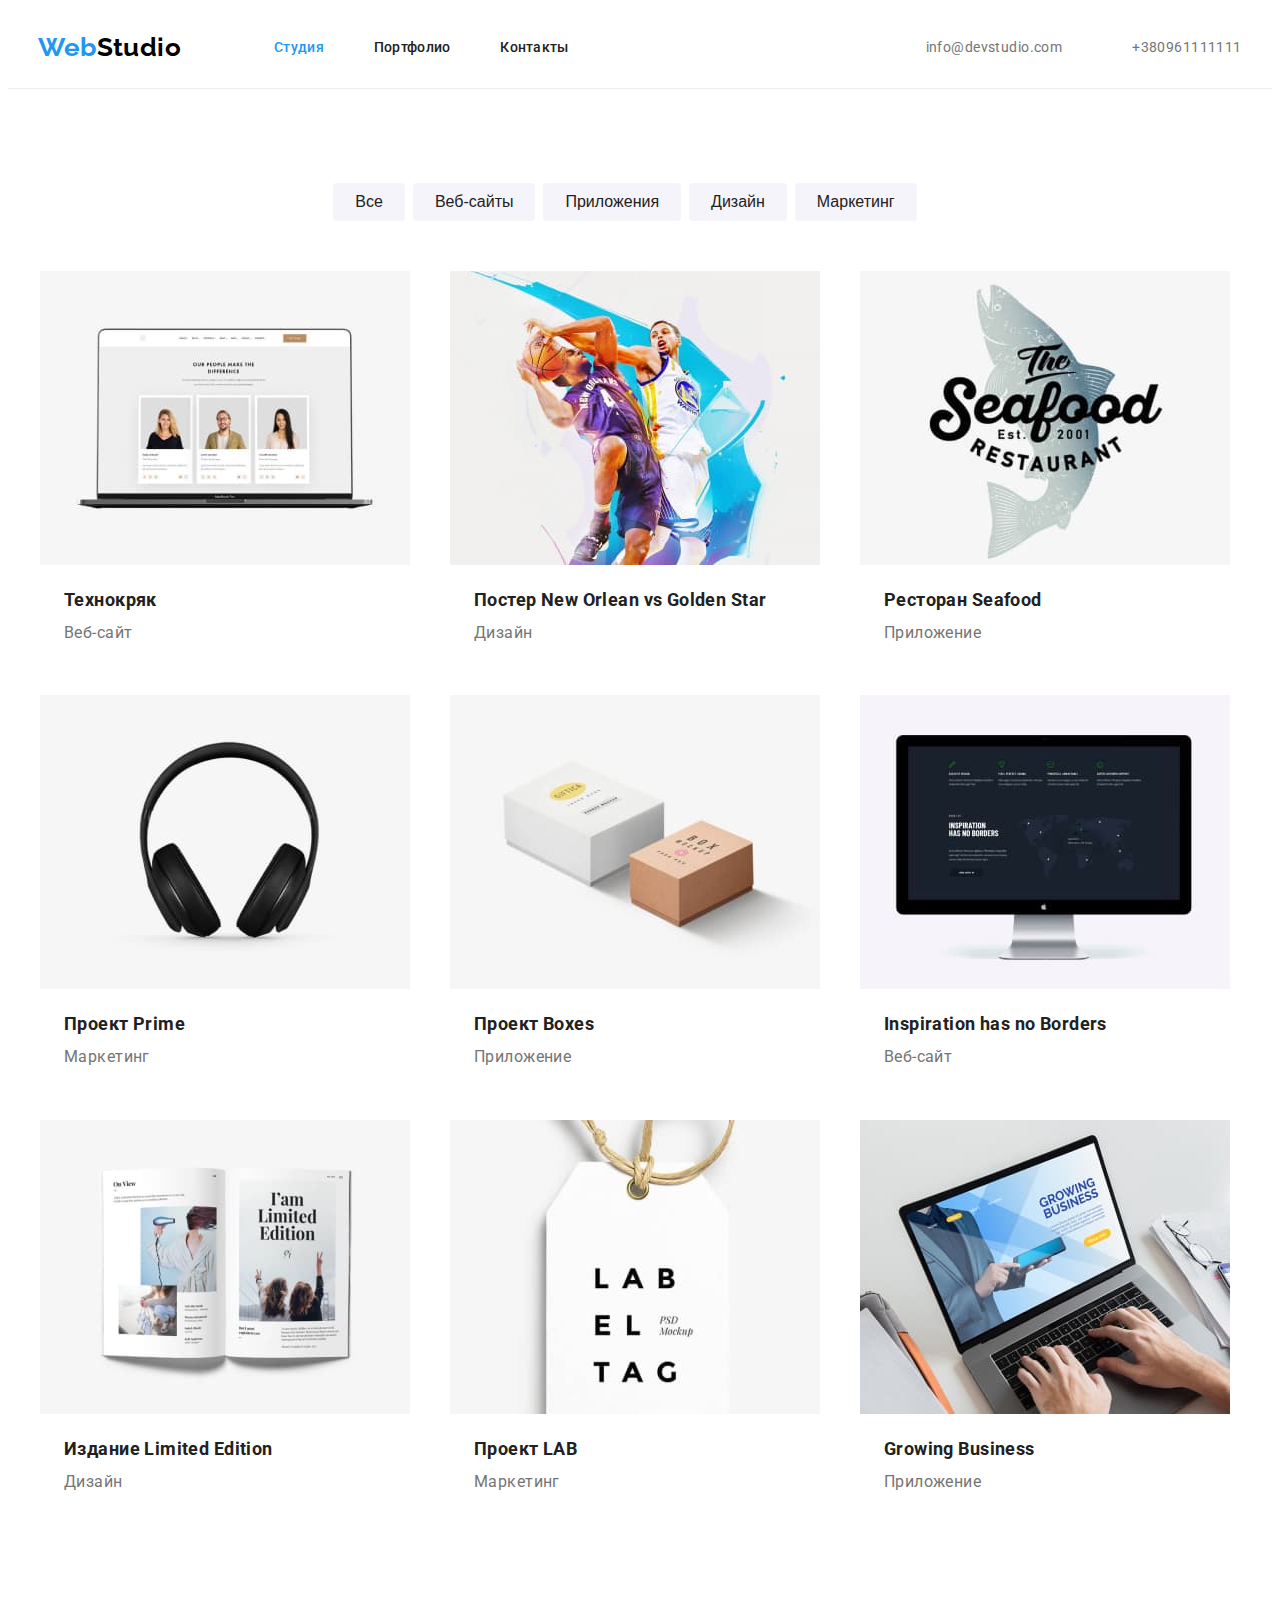
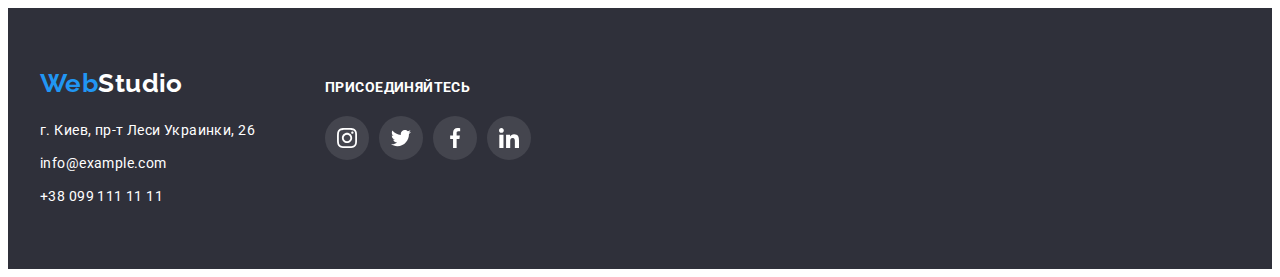
==== portfolio.html @ 6c305471 "start5dz" ====
<!DOCTYPE html>
<html lang="ru">
<head>
    <meta charset="UTF-8">
    <meta http-equiv="X-UA-Compatible" content="IE=edge">
    <meta name="viewport" content="width=device-width, initial-scale=1.0">
    <title >Студия</title>
    <link rel="preconnect" href="https://fonts.googleapis.com">
    <link rel="preconnect" href="https://fonts.gstatic.com" crossorigin>
    <link href="https://fonts.googleapis.com/css2?family=Raleway:wght@700&family=Roboto:wght@400;500;700;900&display=swap"
          rel="stylesheet">
    <link rel="stylesheet" href="https://cdnjs.cloudflare.com/ajax/libs/modern-normalize/1.1.0/modern-normalize.min.css" integrity="sha512-wpPYUAdjBVSE4KJnH1VR1HeZfpl1ub8YT/NKx4PuQ5NmX2tKuGu6U/JRp5y+Y8XG2tV+wKQpNHVUX03MfMFn9Q==" crossorigin="anonymous" referrerpolicy="no-referrer" />
    <link rel="stylesheet" href="./css/styles.css">
</head>
<body>
    <header class="header">
        <div class="container header-container">
        <nav class="content-nav">
            <a href="./index.html" class="link header-logo"> 
                <span class="header-logo-design">Web</span>Studio</a>           
        <ul class="header-site-nav">
          <li class="list"><a href="./index.html" class="link  header-current">Студия</a></li>
          <li class="list"><a href="./portfolio.html" class="link ">Портфолио</a></li>
          <li class="list"><a href="" class="link ">Контакты</a></li>
        </ul>
        </nav>
        <ul class="header-site-auth">
            <li class="list">
              <a class="header-contacts" href="mailto:info@devstudio.com" 
              target="blank" rel="noopener noreferrer" 
              class="link">
              <svg class="header-icon" width="16" height="12">
                  <use href="../goit-markup-hw-04/images/icons.svg#icon-envelope"></use>
              </svg>
               info@devstudio.com</a></li>
          <li class="list"><a class="header-contacts" href="tel:+380961111111" 
              class="link">
              <svg class="header-icon" width="10" height="16">
                  <use href="../goit-markup-hw-04/images/icons.svg#icon-phone"></use>
              </svg>
              +380961111111</a></li>  
        </ul> 
      </div>
    </header> 
  <main>
<!--Навигация по проектам-->
      <section class="section-projects">    
        <div class="container"> 
        <h2 class="section-title gallery-visually-hidden">Галерея</h2>        
        <ul class="gallery-nav">
            <li class="list"><button type="button" class="sacondary-button">Все</button></li>
            <li class="list"><button type="button" class="sacondary-button">Веб-сайты</button></li>
            <li class="list"><button type="button" class="sacondary-button">Приложения</button></li>
            <li class="list"><button type="button" class="sacondary-button">Дизайн</button></li>
            <li class="list"><button type="button" class="sacondary-button">Маркетинг</button></li>
        </ul>
      
<!--Проекты-->         
        <ul class="gallery">
            <li class="list">
                <a href="#card1" style="display: block;" class="link card-link">
                  <div class="tumb">
                <img class="gallery-photo"
                     src="./images/img-8.jpg" 
                     alt="изображение странички веб-сайта ТЕХНОКРЯК " 
                     width="370" height="294"/>
                 </div>       
                <div class="card-content">
                <h3 class="title-works">Технокряк</h3>
                <p class="kind-works">Веб-сайт</p>
                </div>
            </a>
            </li>
            <li class="list">
                <a href="#card2" style="display: block;" class="link card-link">
                    <div class="tumb">  
                <img class="gallery-photo"
                     src="./images/img-9.jpg" 
                     alt="Постер с изображением двух баскетболистов" 
                     width="370" height="294"/>
                     </div>
                <div class="card-content">
                <h3 class="title-works" >Постер <span lang="en"> New Orlean vs Golden Star</span></h3>
                <p class="kind-works">Дизайн</p>
                </div>
            </a>
            </li>
            <li class="list">
                <a href="#card3" style="display: block;" class="link card-link">
                    <div class="tumb">
                <img class="gallery-photo"
                     src="./images/img-10.jpg" 
                     alt="Эмблема ресторана Seafood" 
                     width="370" height="294"/>
                     </div>
                <div class="card-content">
                <h3 class="title-works">Ресторан<span lang="en"> Seafood</span></h3>
                <p class="kind-works">Приложение</p>
                </div>
            </a>
            </li>
            <li class="list">
                <a href="#card4" style="display: block;" class="link card-link">
                    <div class="tumb">   
                <img class="gallery-photo"
                     src="./images/img-11.jpg" 
                     alt="Накладные наушники" 
                     width="370" height="294"/>
                    </div>
                <div class="card-content">
                <h3 class="title-works">Проект<span lang="en"> Prime</span></h3>
                <p class="kind-works">Маркетинг</p>
                </div>
            </a>
            </li>
            <li class="list">
                <a href="#card5" style="display: block;" class="link card-link">
                    <div class="tumb">   
                <img class="gallery-photo"
                     src="./images/img-12.jpg" 
                     alt="Две брендовые коробки" 
                     width="370" height="294"/>
                    </div>
                <div class="card-content">
                <h3 class="title-works">Проект<span lang="en"> Boxes</span></h3>
                <p class="kind-works">Приложение</p>
                </div>            
            </a>
            </li>
            <li class="list">
                <a href="#card6" style="display: block;" class="link card-link">
                    <div class="tumb">   
                <img class="gallery-photo"
                     src="./images/img-13.jpg" 
                     alt="Монитор" 
                     width="370" height="294"/>
                    </div>
                <div class="card-content">
                <h3 class="title-works"><span lang="en"> Inspiration has no Borders</span></h3>
                <p class="kind-works">Веб-сайт</p>
                </div>
            </a>
            </li>
            <li class="list">
                <a href="#card7" style="display: block;" class="link card-link">
                    <div class="tumb">   
                <img class="gallery-photo"
                     src="./images/img-14.jpg" 
                     alt="Разворот журнала" 
                     width="370" height="294"/>
                    </div>
                <div class="card-content">
                <h3 class="title-works">Издание<span lang="en"> Limited Edition</span></h3>
                <p class="kind-works">Дизайн</p>
                </div>
            </a>
            </li>
            <li class="list">
                <a href="#card8" style="display: block;" class="link card-link">
                    <div class="tumb">             
                <img class="gallery-photo"
                     src="./images/img-15.jpg" 
                     alt="Лейба" 
                     width="370" height="294"/>
                    </div>
                <div class="card-content">  
                <h3 class="title-works">Проект<span lang="en"> LAB</span></h3>
                <p class="kind-works">Маркетинг</p>
                </div>
            </a>
            </li>
            <li class="list">
                <a href="#card9" style="display: block;" class="link card-link">
                    <div class="tumb">   
                <img class="gallery-photo"
                     src="./images/img-16.jpg" 
                     alt="Лейба" 
                     width="370" height="294"/>
                    </div>
                <div class="card-content">
                <h3 class="title-works"><span lang="en"> Growing Business</span></h3>
                <p class="kind-works">Приложение</p>
                </div>
            </a>
            </li>
        </ul>  
           </div>
    </section>
    </main>
    <footer class="footer">
        <div class="container footer-container">
            <div class="footer-start">
        <a href="./index.html" class="link logo footer-logo">
            <span class="footer-logo-design">Web</span>Studio</a>
        <address class="footer-contact">         
            <ul class="futer-item">
                <li class="list">
                    <a href="https://goo.gl/maps/m2iQLEwshqFkQVWR6" target="blank"
                     rel="noopener noreferrer" class="link contact-location">г. Киев, пр-т Леси Украинки, 26</a></li>
                <li class="list">
                    <a href="mailto:info@example.com" target="blank"
                     rel="noopener noreferrer" class="link">info@example.com</a></li>
                <li class="list">
                    <a href="tel:+380991111111" class="link">+38 099 111 11 11</a></li>
           </ul>
        </address> 
        </div>
        <section class="footer-center">
            <h2 class="join-title">присоединяйтесь</h2>
            <div class="footer-social-icons">
              <ul class="footer-icons-list list">
                <li class="footer-icon-item">
                  <a href="" class="link footer-icon-link" target="_blank" rel="noopener noreferrer">
                    <svg class="footer-icon" width="20" height="20">
                      <use href="./images/icons.svg#icon-instagram"></use>
                    </svg>
                  </a>
                </li>
                <li class="footer-icon-item">
                  <a href="" class="link footer-icon-link" target="_blank" rel="noopener noreferrer">
                    <svg class="footer-icon" width="20" height="20">
                      <use href="./images/icons.svg#icon-twitter"></use>
                    </svg>
                  </a>
                </li>
                <li class="footer-icon-item">
                  <a href="" class="link footer-icon-link" target="_blank" rel="noopener noreferrer">
                    <svg class="footer-icon" width="20" height="20">
                      <use href="./images/icons.svg#icon-facebook"></use>
                    </svg>
                  </a>
                </li>
                <li class="footer-icon-item">
                  <a href="" class="link footer-icon-link" target="_blank" rel="noopener noreferrer">
                    <svg class="footer-icon" width="20" height="20">
                      <use href="./images/icons.svg#icon-linkedin"></use>
                    </svg>
                  </a>
                </li>
              </ul>
            </div>
          </section>
        </div>
    </footer>
</body>
</html>
---- css/styles.css ----
:root {
    --primary-text-color: #757575;
    --title-text-color: #212121;
    --accent-color: #2196f3;
    --white-color: #ffffff;
    --logo-text-color: #000000;
    --sacondary-white-color: #ffffff;
    --primary-background-color: #f5f4fa;
    --sacondary-background-color: #e5e5e5;
    --footer-bacground-color: #2f303a;}  
     


  body {
    font-family: Roboto, sans-serif;
    color: var(--primary-text-color);    
    font-size: 14px;
    line-height: 1.71;
    letter-spacing: 0.03em;}  
    
    p, h1, h2, h3, h4, h5, h6 {margin: 0;}
    ul {margin: 0; padding: 0;}

    button {cursor: pointer;}

    img {display: block;
         max-width: 100%;        
         height: auto;}

  .list {list-style: none;}

  .link {text-decoration: none;}  
  /*a {text-decoration: none;}*/

.container {
  width: 1200px;
  padding-left: 15px;
  padding-right: 15px;
  margin: 0 auto;}

  .header-logo {
    font-family: Raleway;
    font-weight: 700;
    font-size: 26px;
    line-height: 1.19;
    color: var(--logo-text-color);
    margin-right: 93px;
    padding-left: auto;}

  .header-logo-design {color: var(--accent-color);}
  
  .section-title {
    font-weight: 700;
    font-size: 36px;
    line-height: 1.17;
    text-align: center;
    color: var(--title-text-color);    
    margin-bottom: 50px;} 

  .advantage-visually-hidden {
    position: absolute;
    width: 1px;
    height: 1px;
    margin: -1px;
    padding: 0;
    overflow: hidden;
    border: 0;
    clip: rect(0 0 0 0);}

/* Навигация */  
  .header {
    background-color: var(--white-color);
    border-bottom: #ECECEC solid 1px;
    padding: 24px 0px 25px 0px;}  
    

  .header-site-nav .link:hover,
  .header-site-nav .link:focus,
  .header-site-auth .link:hover,
  .header-site-auth .link:focus,
  .futer-item .link:hover,
  .futer-item .link:focus {color: var(--accent-color);}
  
  .header-site-nav .link {
    font-weight: 500;
    line-height: 1.14;
    letter-spacing: 0.02em;
    color: var(--title-text-color);
    padding-top: 32px;
    padding-bottom: 32px;
    flex-shrink:1}

    .header-site-nav .list:nth-child(2) {margin: 0px 50px 0px 50px;}
    .header-site-nav .list:nth-child(3) {margin-right: 331px;}
    .header-site-auth .list:nth-child(2) {margin-left: 50px;}
    .header-site-auth .link:nth-last-child(2) {padding-right: 0px;}

  .header-site-nav .link.header-current {color: var(--accent-color);}  
  .header-site-auth .link {
    font-weight: 500;
    line-height: 1.14;
    letter-spacing: 2%;
    color: var(--primary-text-color);
    padding-top: 32px;
    padding-bottom: 32px;    
    text-align: right;}

    .header-site-auth .li 
    {display: block;
    position: absolute; 
    box-sizing: content-box;}
    .header-container {
                      flex-direction: row;
                      display: flex;
                      align-items: center;
                      justify-content: center;}

.header-site-auth.list 
{color: var(--primary-text-color);
  
}                
 .header-container, .content-nav,
 .header-site-nav, .header-site-auth {display: flex;
                                      align-items: center;}
.header-site-auth {justify-content: flex-end;}

.header-icon {fill: currentColor; margin-right: 10px;}

.header-contacts:hover,.header-contacts:focus 
{color: var(--accent-color);}

.header-contacts {align-items: center;
                  display: flex;
                  color: var(--primary-text-color);
                  text-decoration: none;}

  
/* Герой */    
.hero 
{background-color: #2f303a;
  padding: 200px 0px 200px 0px;
  text-align: center;}
.hero-title {
    font-weight: 900;
    font-size: 44px;
    line-height: 1.36;
    text-align: center;
    letter-spacing: 0.06em;
    text-transform: uppercase;
    color: var(--white-color);
    max-width: 55%;
    margin-left: auto;
    margin-right: auto;}   
.overlay 
   {max-width: 1600px;
    height: 600px;
    margin-left: auto;
    margin-right: auto;
    background-color: var(--footer-bacground-color);
    background-image: linear-gradient(to right, rgba(47, 48, 58, 0.4),
                                     rgba(47, 48, 58, 0.4)),
    url(../images/header-overlay-squoosh.jpg);
    background-repeat: no-repeat;
    background-position: center;
    block-size: cover;}
  
/* Преимущества */  
    .section-advantage {
      padding-top: 94px;
      padding-bottom: 94px;}

    .section-advantage.list
    {margin-right: 30px;}

    .advantage-title 
    {font-weight: 700;
    line-height: 1.14;
    text-transform: uppercase;
    color: var(--title-text-color);     
   
    margin-bottom: 10px;}

    .advantage-site-nav 
    {display: flex;
    flex-wrap: wrap;
    margin-left: -30px;}

    .advantage-site-nav .list 
    {width: calc(100% / 4 - 30px);
    margin-left: 30px;}

    .features-icons {
      display: flex;
      justify-content: center;
      align-items: center;
      width: 270px;
      height: 120px;
      background: var(--primary-background-color);
      border-radius: 4px;
      margin-bottom: 30px;}

    /*.list-item::before 
    {display: block;
      content: ;
      height: 120px;
      background-size: contain;
      background-repeat: no-repeat;
      background-position: center;
      background-color: #f5f4fA;}
    .list-item:nth-child(1)::before 
    {background-image:url(../goit-markup-hw-04/images/icons.svg#icon-antenna);}*/

/* Чем мы занимаемся */
   .directions-photo {display: block;}
   .section-directions {padding-bottom: 94px;}
   
   .directions-photos 
   {display: flex;
    flex-wrap: wrap;
    margin-left: -30px;
    justify-content: center; }
   .directions-photos .list 
   {margin-left: 30px;
    text-align: center;}

/* Наша команда */

    .our-team .our-team-employee {
    font-weight: 500;
    font-size: 16px;
    line-height: 1.19;
    color: var(--title-text-color);}

    .our-team-employee {margin-bottom: 10px;
                        color: var(--title-text-color);}  

   .our-team .our-team-position {
    font-size: 16px;
    line-height: 1.19;  } 
    .our {padding-top: 30px;
          padding-bottom: 30px;
        background-color: white;}

    .section-our-team {padding-top: 94px;
                       padding-bottom: 94px;
                       background-color: #f5f4fa;}
.master-list {display: flex;
              /*flex-wrap: wrap;*/
              margin-left: -30px;}

.master-list .list {width: calc(100% / 4 - 30px);
                    margin-left: 30px;
                    text-align: center;                    
                    box-shadow: 0px 1px 3px rgba(0, 0, 0, 0.12),
                                0px 1px 1px rgba(0, 0, 0, 0.14),
                                0px 2px 1px rgba(0, 0, 0, 0.2);
                    border-radius: 0px 0px 4px 4px;
                    overflow: hidden;}

.masters-social-link 
{width: 44px;
height: 44px;
background-color:var(--sacondary-white-color);
display: flex;
border-radius: 50%;
justify-content: center;
align-items: center;}     

.masters-social-link:hover, .masters-social-link:focus 
{background-color: var(--accent-color);}
.masters-social-link:hover .masters-social-icon,
.masters-social-link:focus .masters-social-icon {fill: var(--sacondary-white-color);}

.masters-social-list 
{display: flex;
justify-content: center;
margin-top: 16px;}

.masters-social-item + .masters-social-item {margin-left: 10px;}
.masters-social-item {list-style-type: none;}
.masters-social-icon {fill: #afb1b8;}

/*НАШИ КЛИЕНТЫ*/

.section-clients {
  font-weight: 700;
  font-size: 36px;
  line-height: 1.17;
  text-align: center;
  color: var(--title-text-color);   
  padding-top: 94px;
  padding-bottom: 94px;}
  .clients-title 
  {margin-bottom:50px;
    font-weight: 700;
    font-size: 36px;
    line-height: 1.17;
    text-align: center;
    color: var(--title-text-color);}

.clients-list 
{display: flex;
  flex-wrap: wrap; 
 justify-content: space-between; }

 .client-item + .client-item {margin-left: 30px;}

 .client-item 
 {width: 170px;
  height: 92px;   
  align-items: center;}

 .client-link 
 {display: flex;
  justify-content: center;
  align-items: center;
  border: #afb1b8 solid 1px;
  border-radius: 4px;
  width: 170px;
  height: 92px;
  color: #afb1b8;}
  
 .client-link:hover ,
 .client-link:focus  {border-color: #2196f3;}
  .client-link:hover .client-icon,
  .client-link:focus .client-icon {fill: #2196f3;}

.client-icon {  
  fill: currentColor; 
  background-position: center; 
  align-items: center;
  background-position: 50% 50%;
background-size: cover;}



    
/* Футер */  
   .footer {background-color: var(--footer-bacground-color);
            padding-top: 60px;
            padding-bottom: 60px;}
            
   .footer-logo {
    font-family: Raleway;
    font-weight: 700;
    font-size: 26px;
    line-height: 1.19;
    color: var(--white-color);
    margin-bottom: 20px;
    display:inline-block;}  

    .footer-logo-design {color: var(--accent-color);}
    
    .footer-contact {font-style: normal;}  
    .futer-item .link {color: var(--sacondary-white-color);}
    .footer-contact .contact-location {color: var(--white-color);}  
    .futer-item .list:not(:first-child){margin-top: 9px;}


    .footer-container {
      display: flex;
      align-items: baseline;}
    
    .footer-center 
    {display: block; margin-left: 70px;}

    .join-title 
    { display: block;
      font-size: inherit;
      font-weight: 700;
      line-height: 1.14;
      text-transform: uppercase;
      color: var(--sacondary-white-color);
      margin-bottom: 20px;}

    .footer-social-icons {display: flex;} 
    
    .footer-icons-list {display: flex;}
    
    .footer-icon-link 
     {display: flex; 
      width: 44px; height: 44px;
      background: rgba(255, 255, 255, 0.1);
      border-radius: 50%;
      align-items: center;
      justify-content: center;
      color: var(--sacondary-white-color)}
    
    .footer-icon-item:not(:last-child) {margin-right: 10px;}
    
    .footer-icon {fill: currentColor;}
    
    .footer-icon-link:hover,
    .footer-icon-link:focus {background-color: var(--accent-color);}
    


/* Кнопки */
    .hero-button {
    font-weight: 700;
    font-size: 16px;
    line-height: 1.88;
    letter-spacing: 0.06em;
    color: var(--white-color);
    background-color: var(--accent-color);   
    margin-top: 30px;
    border-radius: 4px;
    border: 0;
    padding: 10px 32px;  }
    
    .hero-button:hover {background-color:#188ce8;}

    .sacondary-button:hover {
    color: var(--white-color);
    background-color: var(--accent-color);}

   .hero-primary-button {
    color: var(--white-color);
    background-color: var(--accent-color);
    cursor: pointer;}

   .sacondary-button {
    color: var(--title-text-color);
    background-color: var(--primary-background-color);
    font-weight: 500;
    font-size: 16px;
    line-height: 1.63;
    cursor: pointer;
    border-radius: 4px;
    border: 0;
    padding: 6px 22px;}  

 
    /* Портфолио */  
/* Навигация по проектам */  
   .gallery-visually-hidden {
    position: absolute;
    width: 1px;
    height: 1px;
    margin: -1px;
    padding: 0;
    overflow: hidden;
    border: 0;
    clip: rect(0 0 0 0);}

   .list .title-works {
    margin-top: 0px;
    margin-bottom: 4px;     
    font-weight: 700;
    font-size: 18px;
    line-height: 171%;
    letter-spacing: 6%;
    color: var(--title-text-color);}

  .list .kind-works {
    margin-top: 4px;
    margin-bottom: 0px;    
    font-size: 16px;
    letter-spacing: 3%;
    line-height: 160%;
    color: var(--primary-text-color)}

/*НАВИГАЦИЯ ГАЛЕРЕИ*/
    
  .gallery-nav 
  {display: flex;  
  margin-left: -30px;
  justify-content: center;
  margin-bottom: 50px;}
  .gallery-nav .list{text-align: center;}    
  .gallery-nav>li:nth-child(n + 2) {margin-left: 8px;}    
  
                                       
.card-content {padding: 20px 24px;}   

 .gallery 
 {padding: 0;
  margin: 0;
  list-style: none;
  display: flex;
  flex-wrap: wrap;
  margin-left: calc(-1 * 30px);
  margin-top: calc(-1 * 30px);}

.gallery > .list 
{flex-basis: calc(100% / 3 - 30px);
  margin-left: 30px;
  margin-top: 30px;
  /*outline: #eeeeee 1px solid;*/}
  

  .card-link:hover, .card-link:focus 
  {box-shadow: 
    0px 1px 1px rgba(0, 0, 0, 0.12),
    0px 4px 4px rgba(0, 0, 0, 0.06),                                       
    1px 4px 6px rgba(0, 0, 0, 0.16);}
 
.section-projects {
  padding-top: 94px;
  padding-bottom: 94px;}
 
  /*.gallery>li:nth-child(3n + 1) {margin-left: 0;} 
  .gallery>li:nth-last-child(-n + 3) {margin-bottom: 0;}*/
  

  /*ИКОНКИ*/
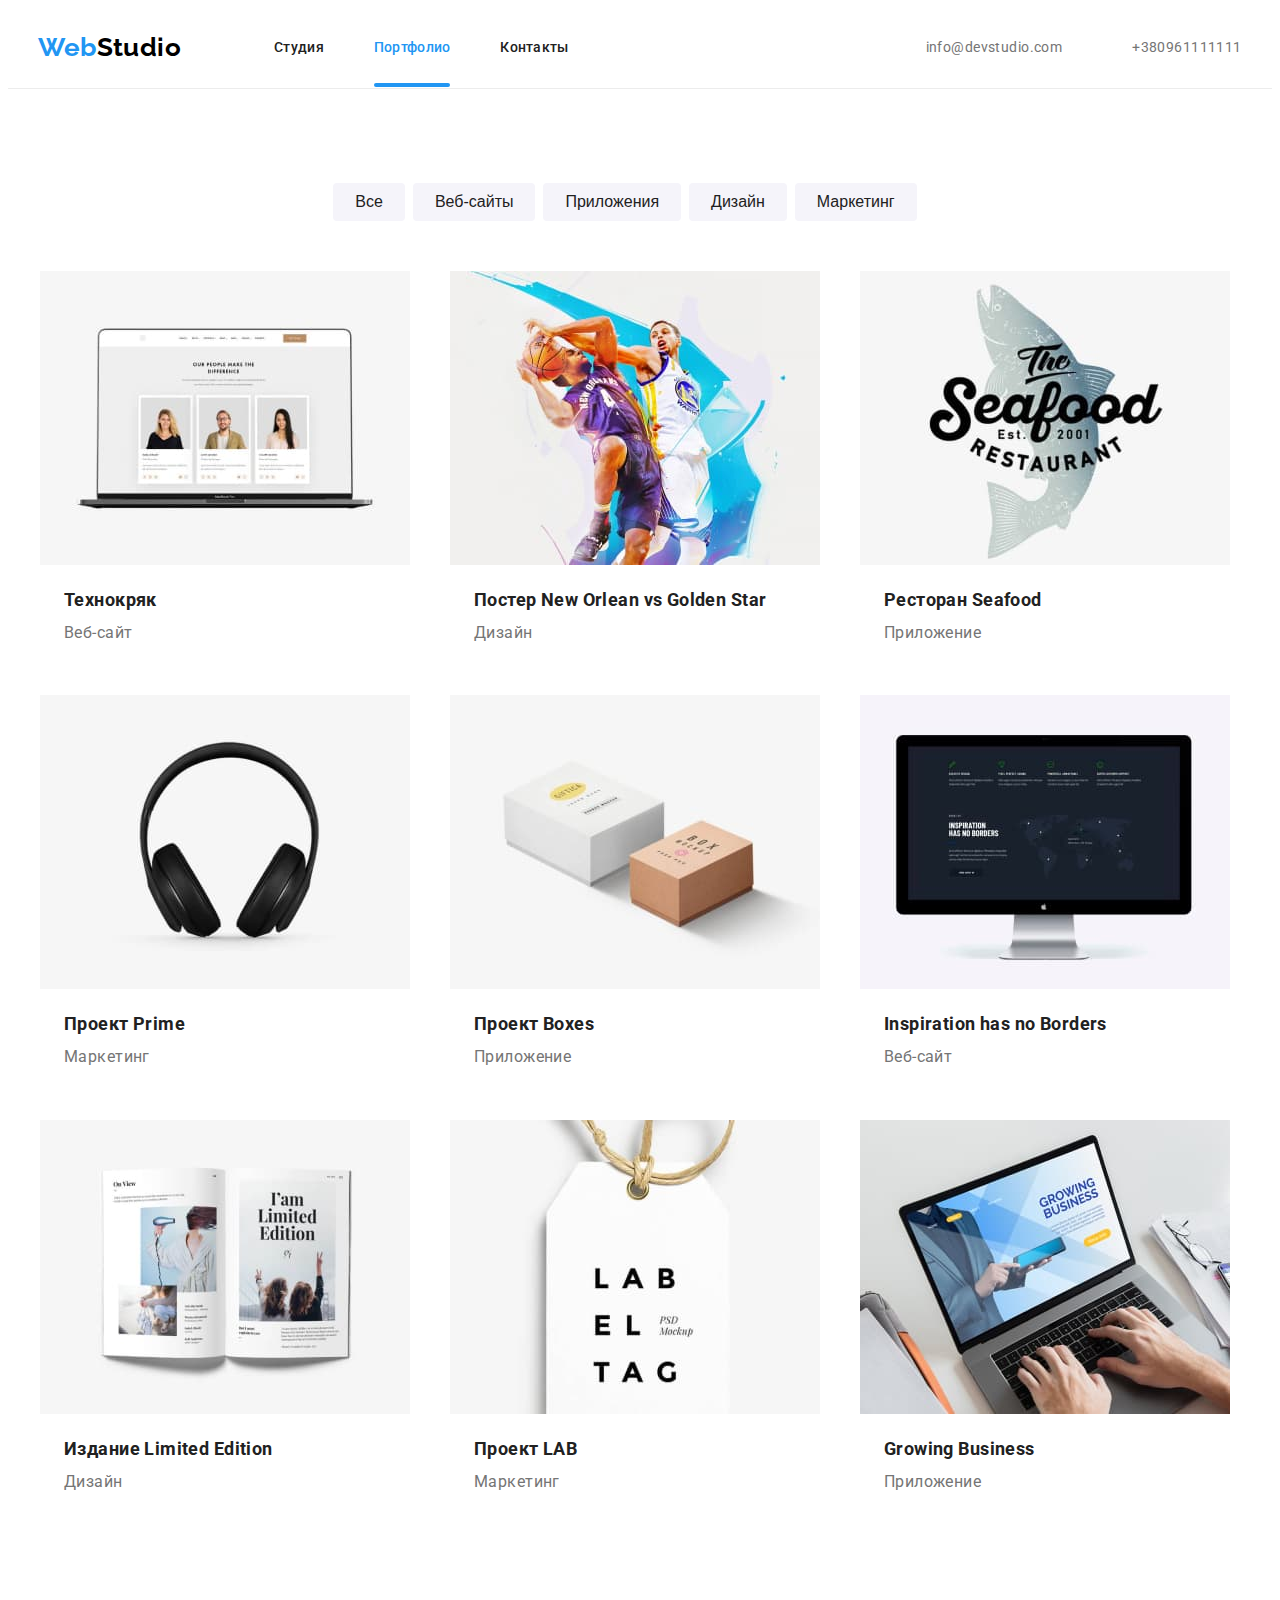
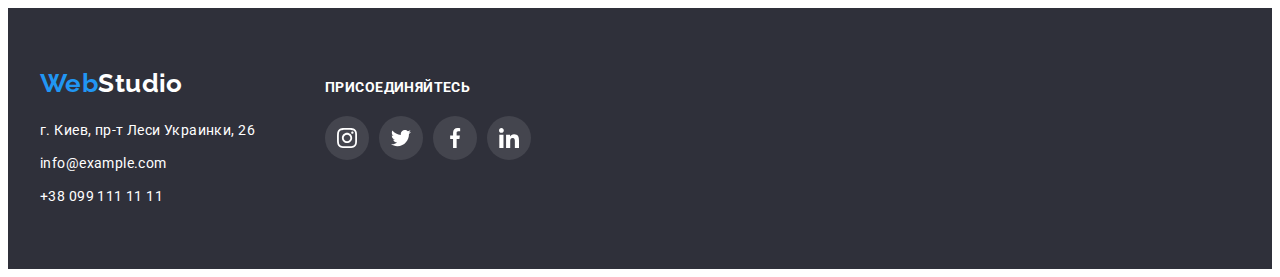
==== commit 93173d1d: "3" ====
--- a/portfolio.html
+++ b/portfolio.html
@@ -19,8 +19,8 @@
             <a href="./index.html" class="link header-logo"> 
                 <span class="header-logo-design">Web</span>Studio</a>           
         <ul class="header-site-nav">
-          <li class="list"><a href="./index.html" class="link  header-current">Студия</a></li>
-          <li class="list"><a href="./portfolio.html" class="link ">Портфолио</a></li>
+          <li class="list"><a href="./index.html" class="link">Студия</a></li>
+          <li class="list"><a href="./portfolio.html" class="link header-current current">Портфолио</a></li>
           <li class="list"><a href="" class="link ">Контакты</a></li>
         </ul>
         </nav>
@@ -57,13 +57,14 @@
       
 <!--Проекты-->         
         <ul class="gallery">
-            <li class="list">
+            <li class="list list-wrap">
                 <a href="#card1" style="display: block;" class="link card-link">
-                  <div class="tumb">
+                  <div class="tumb gallery-tumb-wrap">
                 <img class="gallery-photo"
                      src="./images/img-8.jpg" 
                      alt="изображение странички веб-сайта ТЕХНОКРЯК " 
                      width="370" height="294"/>
+                     <p class="gallery-img-text">Технокряк это современная площадка распространения коронавируса. Компании используют эту платформу для цифрового шпионажа и атак на защищённые сервера конкурентов.</p>
                  </div>       
                 <div class="card-content">
                 <h3 class="title-works">Технокряк</h3>
@@ -71,13 +72,14 @@
                 </div>
             </a>
             </li>
-            <li class="list">
+            <li class="list list-wrap">
                 <a href="#card2" style="display: block;" class="link card-link">
-                    <div class="tumb">  
+                    <div class="tumb gallery-tumb-wrap">  
                 <img class="gallery-photo"
                      src="./images/img-9.jpg" 
                      alt="Постер с изображением двух баскетболистов" 
                      width="370" height="294"/>
+                     <p class="gallery-img-text">Технокряк это современная площадка распространения коронавируса. Компании используют эту платформу для цифрового шпионажа и атак на защищённые сервера конкурентов.</p>
                      </div>
                 <div class="card-content">
                 <h3 class="title-works" >Постер <span lang="en"> New Orlean vs Golden Star</span></h3>
@@ -85,13 +87,14 @@
                 </div>
             </a>
             </li>
-            <li class="list">
+            <li class="list list-wrap">
                 <a href="#card3" style="display: block;" class="link card-link">
-                    <div class="tumb">
+                    <div class="tumb gallery-tumb-wrap">
                 <img class="gallery-photo"
                      src="./images/img-10.jpg" 
                      alt="Эмблема ресторана Seafood" 
                      width="370" height="294"/>
+                     <p class="gallery-img-text">Технокряк это современная площадка распространения коронавируса. Компании используют эту платформу для цифрового шпионажа и атак на защищённые сервера конкурентов.</p>
                      </div>
                 <div class="card-content">
                 <h3 class="title-works">Ресторан<span lang="en"> Seafood</span></h3>
@@ -99,13 +102,14 @@
                 </div>
             </a>
             </li>
-            <li class="list">
+            <li class="list list-wrap">
                 <a href="#card4" style="display: block;" class="link card-link">
-                    <div class="tumb">   
+                    <div class="tumb gallery-tumb-wrap">   
                 <img class="gallery-photo"
                      src="./images/img-11.jpg" 
                      alt="Накладные наушники" 
                      width="370" height="294"/>
+                     <p class="gallery-img-text">Технокряк это современная площадка распространения коронавируса. Компании используют эту платформу для цифрового шпионажа и атак на защищённые сервера конкурентов.</p>
                     </div>
                 <div class="card-content">
                 <h3 class="title-works">Проект<span lang="en"> Prime</span></h3>
@@ -113,13 +117,14 @@
                 </div>
             </a>
             </li>
-            <li class="list">
+            <li class="list list-wrap">
                 <a href="#card5" style="display: block;" class="link card-link">
-                    <div class="tumb">   
+                    <div class="tumb gallery-tumb-wrap">   
                 <img class="gallery-photo"
                      src="./images/img-12.jpg" 
                      alt="Две брендовые коробки" 
                      width="370" height="294"/>
+                     <p class="gallery-img-text">Технокряк это современная площадка распространения коронавируса. Компании используют эту платформу для цифрового шпионажа и атак на защищённые сервера конкурентов.</p>
                     </div>
                 <div class="card-content">
                 <h3 class="title-works">Проект<span lang="en"> Boxes</span></h3>
@@ -127,13 +132,14 @@
                 </div>            
             </a>
             </li>
-            <li class="list">
+            <li class="list list-wrap">
                 <a href="#card6" style="display: block;" class="link card-link">
-                    <div class="tumb">   
+                    <div class="tumb gallery-tumb-wrap">   
                 <img class="gallery-photo"
                      src="./images/img-13.jpg" 
                      alt="Монитор" 
                      width="370" height="294"/>
+                     <p class="gallery-img-text">Технокряк это современная площадка распространения коронавируса. Компании используют эту платформу для цифрового шпионажа и атак на защищённые сервера конкурентов.</p>
                     </div>
                 <div class="card-content">
                 <h3 class="title-works"><span lang="en"> Inspiration has no Borders</span></h3>
@@ -141,13 +147,14 @@
                 </div>
             </a>
             </li>
-            <li class="list">
+            <li class="list list-wrap">
                 <a href="#card7" style="display: block;" class="link card-link">
-                    <div class="tumb">   
+                    <div class="tumb gallery-tumb-wrap">   
                 <img class="gallery-photo"
                      src="./images/img-14.jpg" 
                      alt="Разворот журнала" 
                      width="370" height="294"/>
+                     <p class="gallery-img-text">Технокряк это современная площадка распространения коронавируса. Компании используют эту платформу для цифрового шпионажа и атак на защищённые сервера конкурентов.</p>
                     </div>
                 <div class="card-content">
                 <h3 class="title-works">Издание<span lang="en"> Limited Edition</span></h3>
@@ -155,13 +162,14 @@
                 </div>
             </a>
             </li>
-            <li class="list">
+            <li class="list list-wrap">
                 <a href="#card8" style="display: block;" class="link card-link">
-                    <div class="tumb">             
+                    <div class="tumb gallery-tumb-wrap">             
                 <img class="gallery-photo"
                      src="./images/img-15.jpg" 
                      alt="Лейба" 
                      width="370" height="294"/>
+                     <p class="gallery-img-text">Технокряк это современная площадка распространения коронавируса. Компании используют эту платформу для цифрового шпионажа и атак на защищённые сервера конкурентов.</p>
                     </div>
                 <div class="card-content">  
                 <h3 class="title-works">Проект<span lang="en"> LAB</span></h3>
@@ -169,13 +177,14 @@
                 </div>
             </a>
             </li>
-            <li class="list">
+            <li class="list list-wrap">
                 <a href="#card9" style="display: block;" class="link card-link">
-                    <div class="tumb">   
+                    <div class="tumb gallery-tumb-wrap">   
                 <img class="gallery-photo"
                      src="./images/img-16.jpg" 
                      alt="Лейба" 
                      width="370" height="294"/>
+                     <p class="gallery-img-text">Технокряк это современная площадка распространения коронавируса. Компании используют эту платформу для цифрового шпионажа и атак на защищённые сервера конкурентов.</p>
                     </div>
                 <div class="card-content">
                 <h3 class="title-works"><span lang="en"> Growing Business</span></h3>
--- a/css/styles.css
+++ b/css/styles.css
@@ -95,7 +95,9 @@
     .header-site-auth .list:nth-child(2) {margin-left: 50px;}
     .header-site-auth .link:nth-last-child(2) {padding-right: 0px;}
 
-  .header-site-nav .link.header-current {color: var(--accent-color);}  
+  .header-site-nav .link.header-current 
+  {color: var(--accent-color);    position: relative;} 
+
   .header-site-auth .link {
     font-weight: 500;
     line-height: 1.14;
@@ -134,6 +136,16 @@
                   color: var(--primary-text-color);
                   text-decoration: none;}
 
+/*.current {color: #2196f3; position: relative;} */              
+.header-current::after
+{content:"";
+  width: 100%;
+  height: 4px;
+  border-radius: 2px;
+  position: absolute;
+  background-color: #2196f3;
+  left: 0;
+  bottom: 0;}
   
 /* Герой */    
 .hero 
@@ -468,8 +480,7 @@
   justify-content: center;
   margin-bottom: 50px;}
   .gallery-nav .list{text-align: center;}    
-  .gallery-nav>li:nth-child(n + 2) {margin-left: 8px;}    
-  
+  .gallery-nav>li:nth-child(n + 2) {margin-left: 8px;}   
                                        
 .card-content {padding: 20px 24px;}   
 
@@ -482,12 +493,11 @@
   margin-left: calc(-1 * 30px);
   margin-top: calc(-1 * 30px);}
 
+.gallery-photo {display: block;}
 .gallery > .list 
 {flex-basis: calc(100% / 3 - 30px);
   margin-left: 30px;
-  margin-top: 30px;
-  /*outline: #eeeeee 1px solid;*/}
-  
+  margin-top: 30px;} 
 
   .card-link:hover, .card-link:focus 
   {box-shadow: 
@@ -498,11 +508,26 @@
 .section-projects {
   padding-top: 94px;
   padding-bottom: 94px;}
- 
-  /*.gallery>li:nth-child(3n + 1) {margin-left: 0;} 
-  .gallery>li:nth-last-child(-n + 3) {margin-bottom: 0;}*/
-  
-
-  /*ИКОНКИ*/
+
+.list-wrap {position: relative;}
+.list-wrap:hover .gallery-img-text {transform: translateY(0);}
+.gallery-img-text 
+ {position: absolute;
+  top: 0;
+  left: 0;
+  background-color: rgba(33, 150, 243, 0.9);
+  color: var(--sacondary-white-color);
+  font-weight: 400px;
+  line-height: 156%;
+  padding-top: 63px;
+  padding-left: 24px;
+  letter-spacing: 0.03em;
+  size: 18px;  
+  height: 294px;
+  transform: translateY(100%);
+  transition: transform 250ms linear;
+  overflow: auto;}
+.gallery-tumb-wrap {position: relative; overflow: hidden;}
+
 
  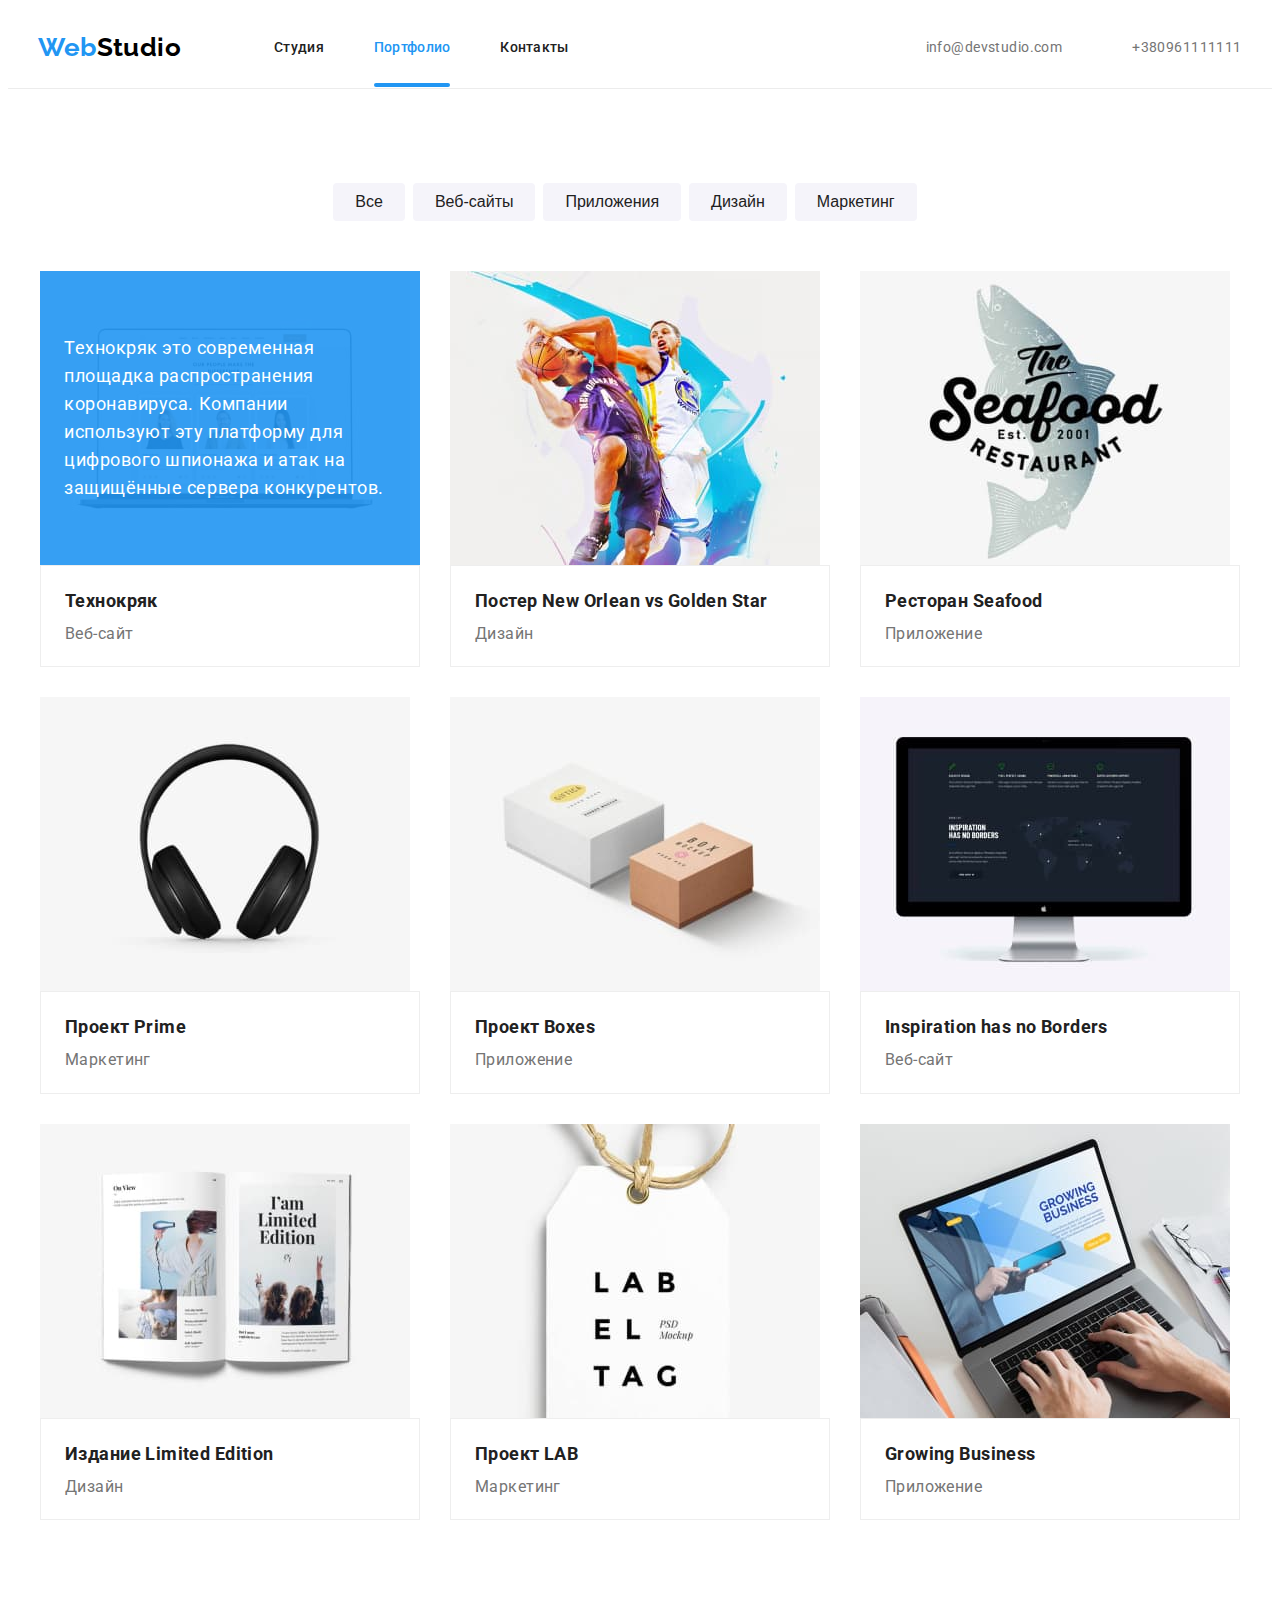
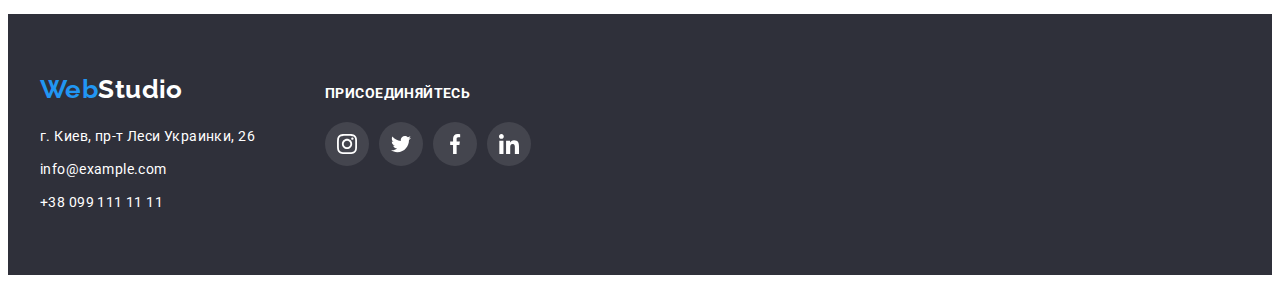
==== commit 28f8ce1d: "наплыв карточки" ====
--- a/portfolio.html
+++ b/portfolio.html
@@ -58,6 +58,7 @@
 <!--Проекты-->         
         <ul class="gallery">
             <li class="list list-wrap">
+              <div class="card-link-hover">
                 <a href="#card1" style="display: block;" class="link card-link">
                   <div class="tumb gallery-tumb-wrap">
                 <img class="gallery-photo"
@@ -71,6 +72,7 @@
                 <p class="kind-works">Веб-сайт</p>
                 </div>
             </a>
+              </div>
             </li>
             <li class="list list-wrap">
                 <a href="#card2" style="display: block;" class="link card-link">
--- a/css/styles.css
+++ b/css/styles.css
@@ -7,8 +7,8 @@
     --sacondary-white-color: #ffffff;
     --primary-background-color: #f5f4fa;
     --sacondary-background-color: #e5e5e5;
-    --footer-bacground-color: #2f303a;}  
-     
+    --footer-bacground-color: #2f303a;  
+    --animation-timing: 250ms cubic-bezier(0.4, 0, 0.2, 1)}
 
 
   body {
@@ -79,8 +79,10 @@
   .header-site-auth .link:hover,
   .header-site-auth .link:focus,
   .futer-item .link:hover,
-  .futer-item .link:focus {color: var(--accent-color);}
+  .futer-item .link:focus {color: var(--accent-color);
+                           transform: scale(1.5);}
   
+ 
   .header-site-nav .link {
     font-weight: 500;
     line-height: 1.14;
@@ -88,7 +90,8 @@
     color: var(--title-text-color);
     padding-top: 32px;
     padding-bottom: 32px;
-    flex-shrink:1}
+    flex-shrink:1;
+    transition: transform 250ms cubic-bezier(0.4, 0, 0.2, 1);}
 
     .header-site-nav .list:nth-child(2) {margin: 0px 50px 0px 50px;}
     .header-site-nav .list:nth-child(3) {margin-right: 331px;}
@@ -129,7 +132,8 @@
 .header-icon {fill: currentColor; margin-right: 10px;}
 
 .header-contacts:hover,.header-contacts:focus 
-{color: var(--accent-color);}
+{color: var(--accent-color);
+ transform: var(--animation-timing);}
 
 .header-contacts {align-items: center;
                   display: flex;
@@ -233,7 +237,27 @@
     justify-content: center; }
    .directions-photos .list 
    {margin-left: 30px;
-    text-align: center;}
+    text-align: center;
+    position: relative;}
+.box-label {position: absolute;
+    bottom: 0;
+    right: 0;
+    left:0;
+    display: flex;
+    align-items: center;
+    justify-content:center;
+    min-height:70px;
+    background: rgba(47, 48, 58, 0.8);}
+
+.label-title 
+{color: var(--sacondary-white-color);  
+  font-weight: bold;
+  line-height: 0.87;
+  padding-top: 27px;  padding-bottom: 27px;  
+  letter-spacing: 0.03em;  
+  font-size: 14px; 
+  text-transform: uppercase;
+}
 
 /* Наша команда */
 
@@ -279,9 +303,10 @@
 align-items: center;}     
 
 .masters-social-link:hover, .masters-social-link:focus 
-{background-color: var(--accent-color);}
+{background-color: var(--accent-color); transform: var(--animation-timing);}
 .masters-social-link:hover .masters-social-icon,
-.masters-social-link:focus .masters-social-icon {fill: var(--sacondary-white-color);}
+.masters-social-link:focus .masters-social-icon 
+{fill: var(--sacondary-white-color); transform: var(--animation-timing);}
 
 .masters-social-list 
 {display: flex;
@@ -332,10 +357,10 @@
   height: 92px;
   color: #afb1b8;}
   
- .client-link:hover ,
- .client-link:focus  {border-color: #2196f3;}
+ .client-link:hover , 
+ .client-link:focus  {border-color: #2196f3; transform: var(--animation-timing);}
   .client-link:hover .client-icon,
-  .client-link:focus .client-icon {fill: #2196f3;}
+  .client-link:focus .client-icon {fill: #2196f3; transform: var(--animation-timing);}
 
 .client-icon {  
   fill: currentColor; 
@@ -403,7 +428,8 @@
     .footer-icon {fill: currentColor;}
     
     .footer-icon-link:hover,
-    .footer-icon-link:focus {background-color: var(--accent-color);}
+    .footer-icon-link:focus {background-color: var(--accent-color);
+                             transform: var(--animation-timing);}
     
 
 
@@ -420,11 +446,16 @@
     border: 0;
     padding: 10px 32px;  }
     
-    .hero-button:hover {background-color:#188ce8;}
+    .hero-button:hover {background-color:#188ce8; transform: var(--animation-timing);}
 
     .sacondary-button:hover {
     color: var(--white-color);
-    background-color: var(--accent-color);}
+    background-color: var(--accent-color);
+    transform: var(--animation-timing);
+    box-shadow: 
+    0px 3px 1px rgba(0, 0, 0, 0.1),
+    0px 1px 2px rgba(0, 0, 0, 0.08),
+    0px 2px 2px rgba(0, 0, 0, 0.12); }
 
    .hero-primary-button {
     color: var(--white-color);
@@ -482,7 +513,8 @@
   .gallery-nav .list{text-align: center;}    
   .gallery-nav>li:nth-child(n + 2) {margin-left: 8px;}   
                                        
-.card-content {padding: 20px 24px;}   
+.card-content {padding: 20px 24px;
+               border: 1px solid #eeeeee;}   
 
  .gallery 
  {padding: 0;
@@ -503,31 +535,62 @@
   {box-shadow: 
     0px 1px 1px rgba(0, 0, 0, 0.12),
     0px 4px 4px rgba(0, 0, 0, 0.06),                                       
-    1px 4px 6px rgba(0, 0, 0, 0.16);}
+    1px 4px 6px rgba(0, 0, 0, 0.16);
+    transform: var(--animation-timing);}
  
 .section-projects {
   padding-top: 94px;
   padding-bottom: 94px;}
 
+/*анимация наплыва текста на карточку*/
 .list-wrap {position: relative;}
-.list-wrap:hover .gallery-img-text {transform: translateY(0);}
+.card-link-hover .gallery-img-text 
+{transform: translateY(0);}
 .gallery-img-text 
  {position: absolute;
   top: 0;
   left: 0;
   background-color: rgba(33, 150, 243, 0.9);
-  color: var(--sacondary-white-color);
-  font-weight: 400px;
-  line-height: 156%;
-  padding-top: 63px;
-  padding-left: 24px;
-  letter-spacing: 0.03em;
-  size: 18px;  
-  height: 294px;
-  transform: translateY(100%);
-  transition: transform 250ms linear;
-  overflow: auto;}
+  color: var(--sacondary-white-color);  
+  font-weight: 400;
+  line-height: 1.56;
+  padding: 63px 24px;  
+  letter-spacing: 0.03em;  
+  font-size: 18px;  
+  height: 294px;  
+  transform: translateY(101%);
+  transition: transform var(--animation-timing); }
 .gallery-tumb-wrap {position: relative; overflow: hidden;}
 
+/*МОДАЛЬНОЕ ОКНО*/
+.backdrop
+{position: fixed; top: 0;  left: 0; width: 100vw; height: 100vh;
+ background-color: rgba(0, 0, 0, 0.2);
+ display: flex; align-items: center; justify-content: center;
+ transition: opacity 250ms, visibility 250ms;}
+.backdrop.is-hidden .modal {transform: scale(0.1);}
+.modal 
+ {/*position: absolute; top: 50%; left: 50%; transform: translate(-50%, -50%);*/
+  width: 528px; min-height: 581px;
+  background-color: var(--sacondary-white-color);
+  border-radius: 4px;   
+  transition: transform var(--animation-timing); transform: scale(1);
+  animation-name: spin; animation-duration: 2s;
+  animation-timing-function: cubic-bezier(0.4, 0, 0.2, 1);
+  animation-iteration-count: 1;}
+@keyframes spin {0% { transform: rotate(0deg) scale(0.1);}
+                 50% { transform: rotate(180deg) scale(0.3);}
+                 100% { transform: rotate(360deg) scale(1); }}
+.modal-close 
+{position: absolute; display: flex;
+ width: 30px; height: 30px;
+ border-radius: 50%; border: 1px solid rgba(0, 0, 0, 0.1);
+ background-color: var(--sacondary-white-color);
+ align-items: center; justify-content: center; 
+ top: 8px; right: 8px;}
+ .is-hidden 
+{opacity: 0; pointer-events: none; visibility: hidden;}
+
+
 
  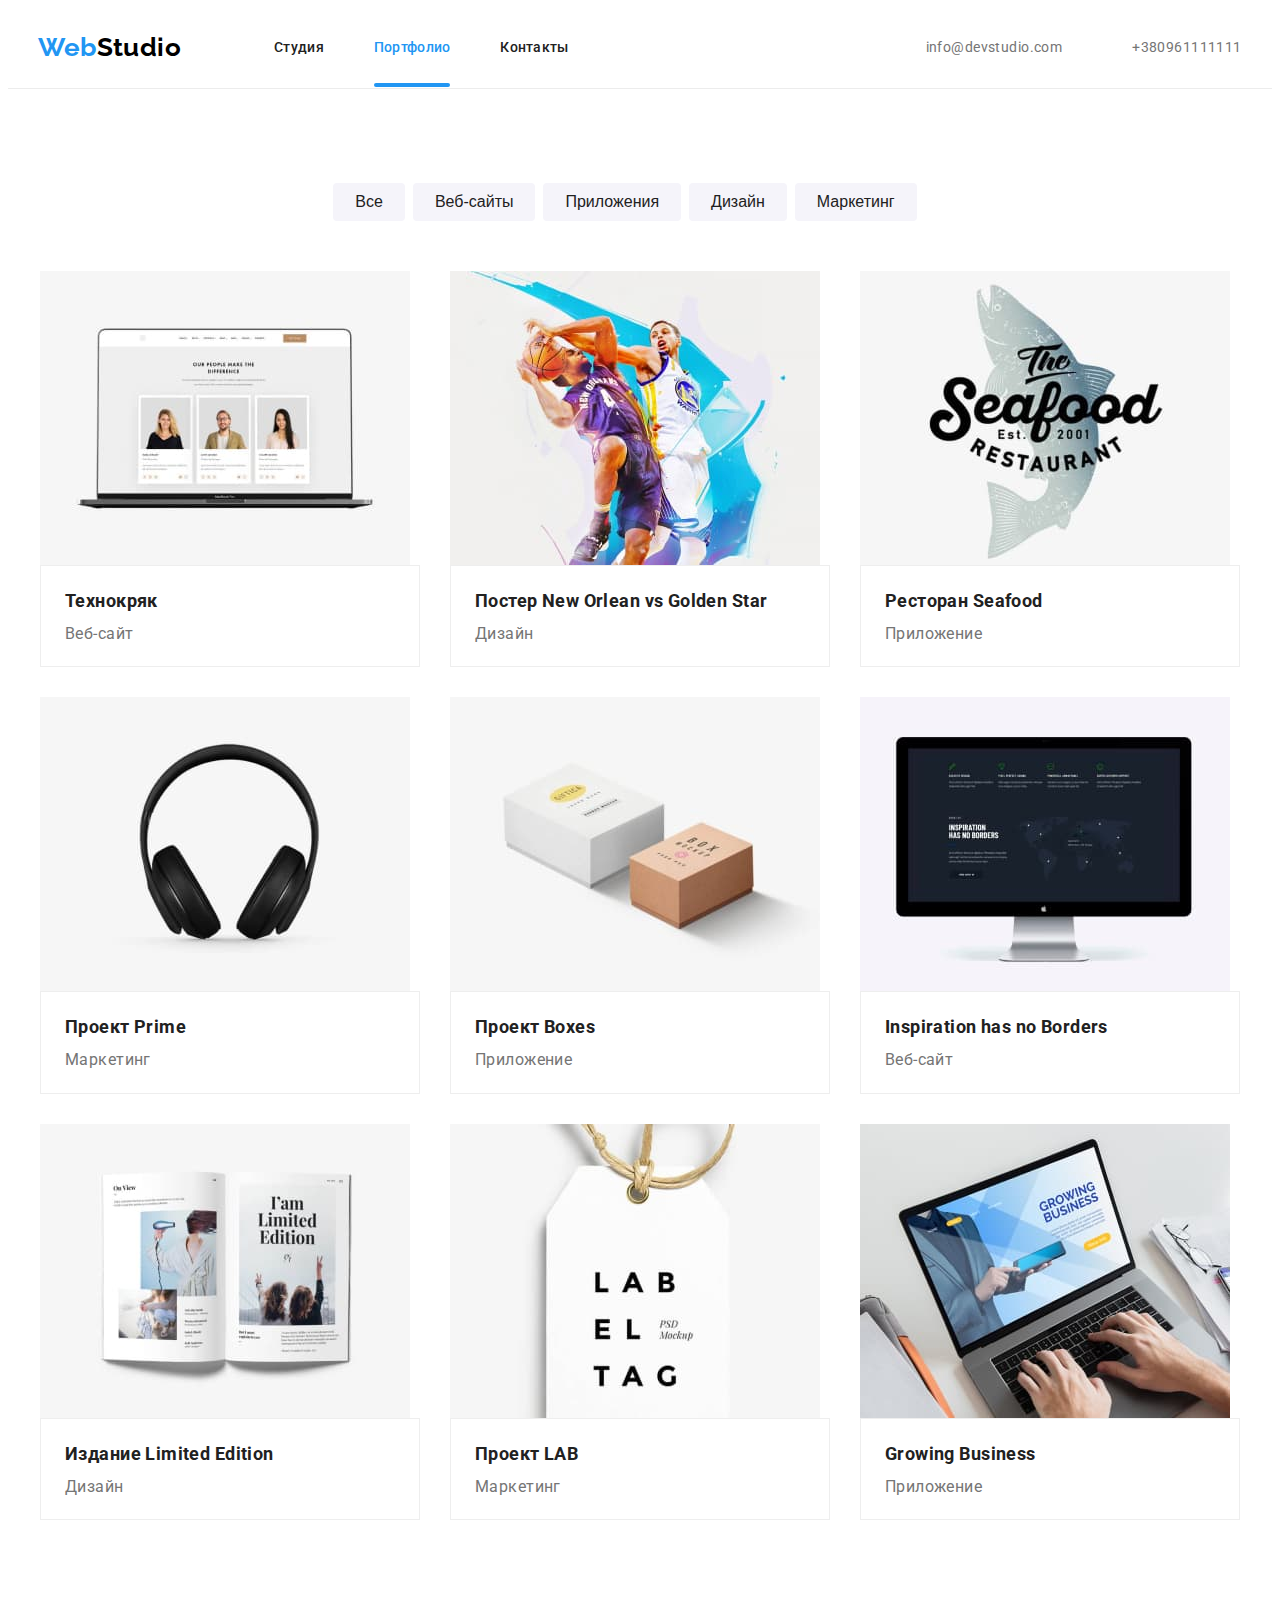
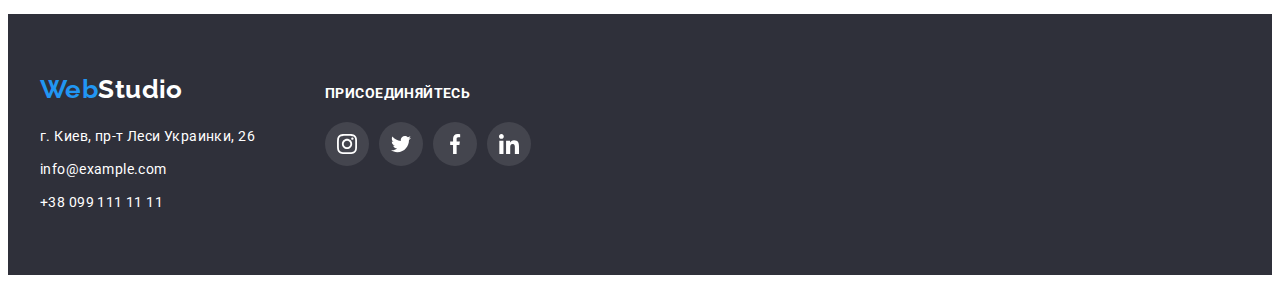
==== commit 141c4260: "." ====
--- a/portfolio.html
+++ b/portfolio.html
@@ -57,8 +57,7 @@
       
 <!--Проекты-->         
         <ul class="gallery">
-            <li class="list list-wrap">
-              <div class="card-link-hover">
+            <li class="list list-wrap">             
                 <a href="#card1" style="display: block;" class="link card-link">
                   <div class="tumb gallery-tumb-wrap">
                 <img class="gallery-photo"
@@ -71,8 +70,7 @@
                 <h3 class="title-works">Технокряк</h3>
                 <p class="kind-works">Веб-сайт</p>
                 </div>
-            </a>
-              </div>
+            </a>              
             </li>
             <li class="list list-wrap">
                 <a href="#card2" style="display: block;" class="link card-link">
--- a/css/styles.css
+++ b/css/styles.css
@@ -544,7 +544,7 @@
 
 /*анимация наплыва текста на карточку*/
 .list-wrap {position: relative;}
-.card-link-hover .gallery-img-text 
+.card-link:hover .gallery-img-text 
 {transform: translateY(0);}
 .gallery-img-text 
  {position: absolute;
@@ -559,7 +559,7 @@
   font-size: 18px;  
   height: 294px;  
   transform: translateY(101%);
-  transition: transform var(--animation-timing); }
+ transition: transform var(--animation-timing);}
 .gallery-tumb-wrap {position: relative; overflow: hidden;}
 
 /*МОДАЛЬНОЕ ОКНО*/
